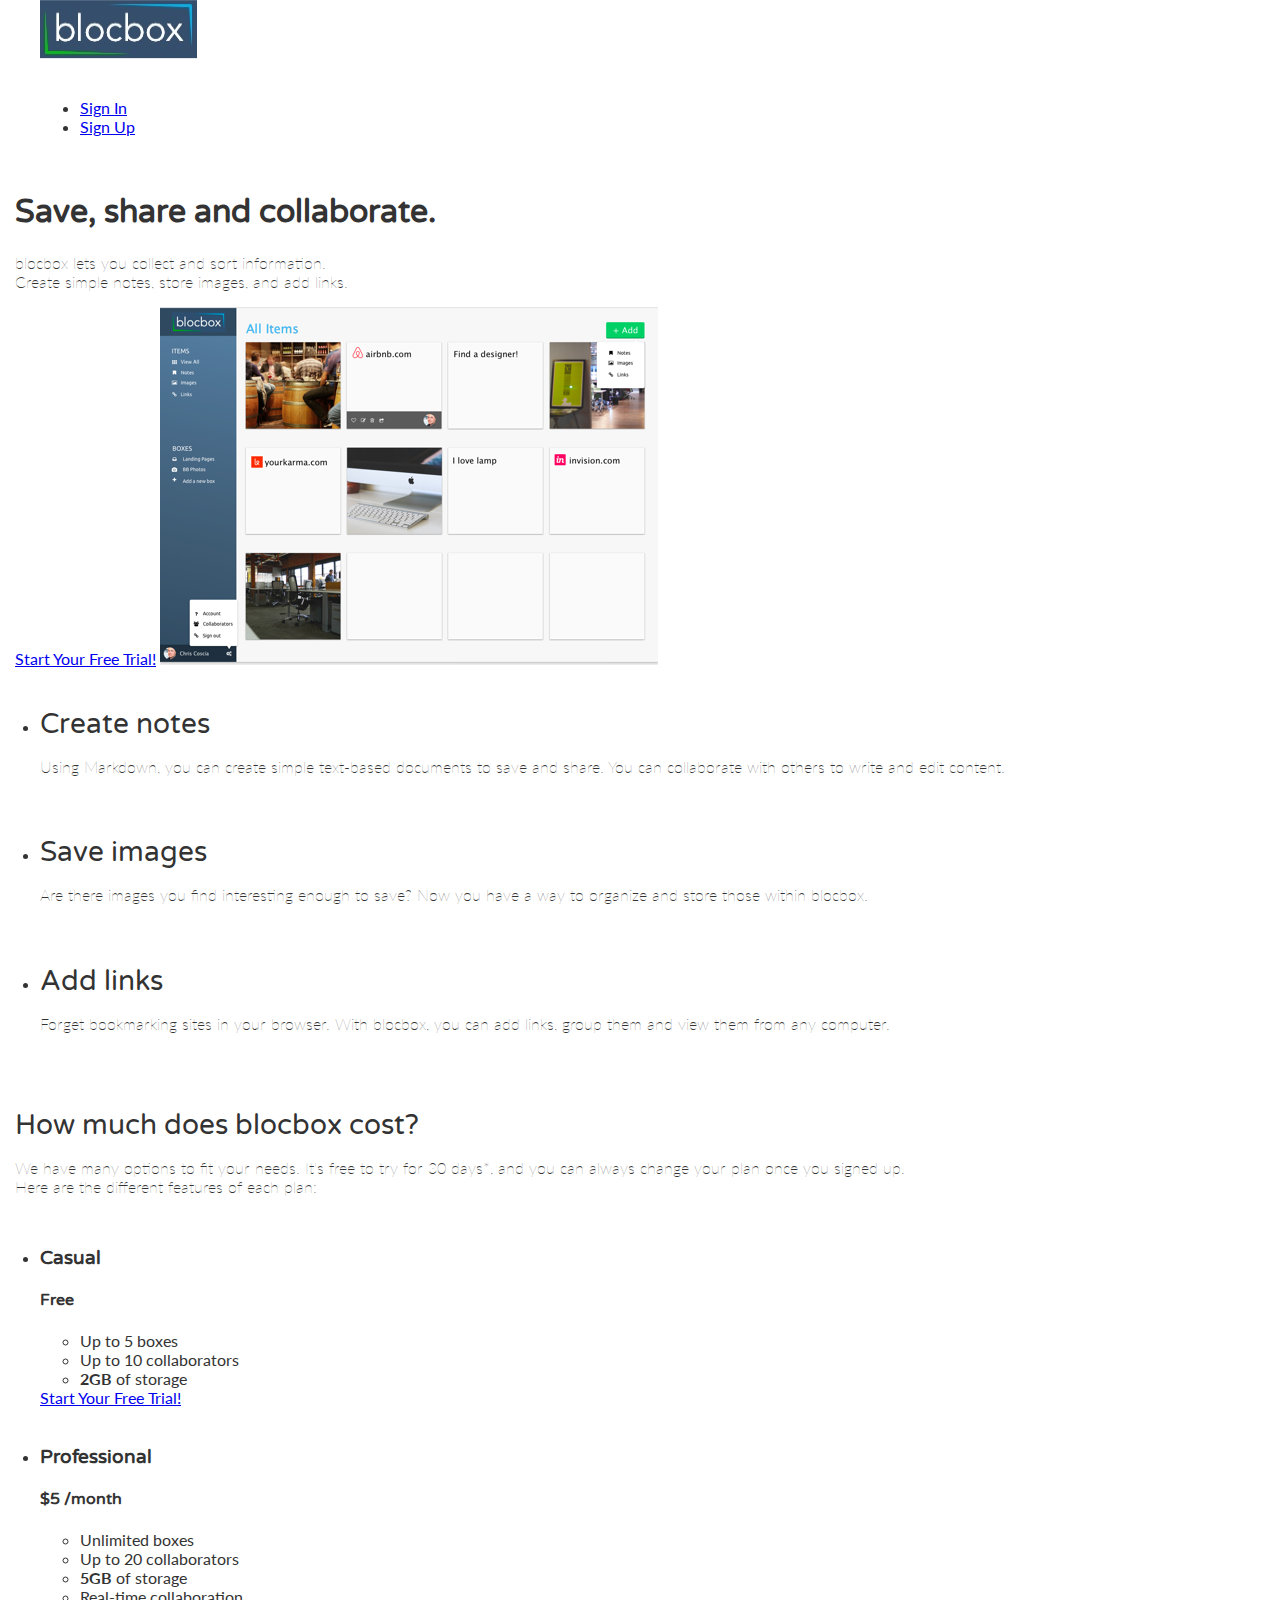
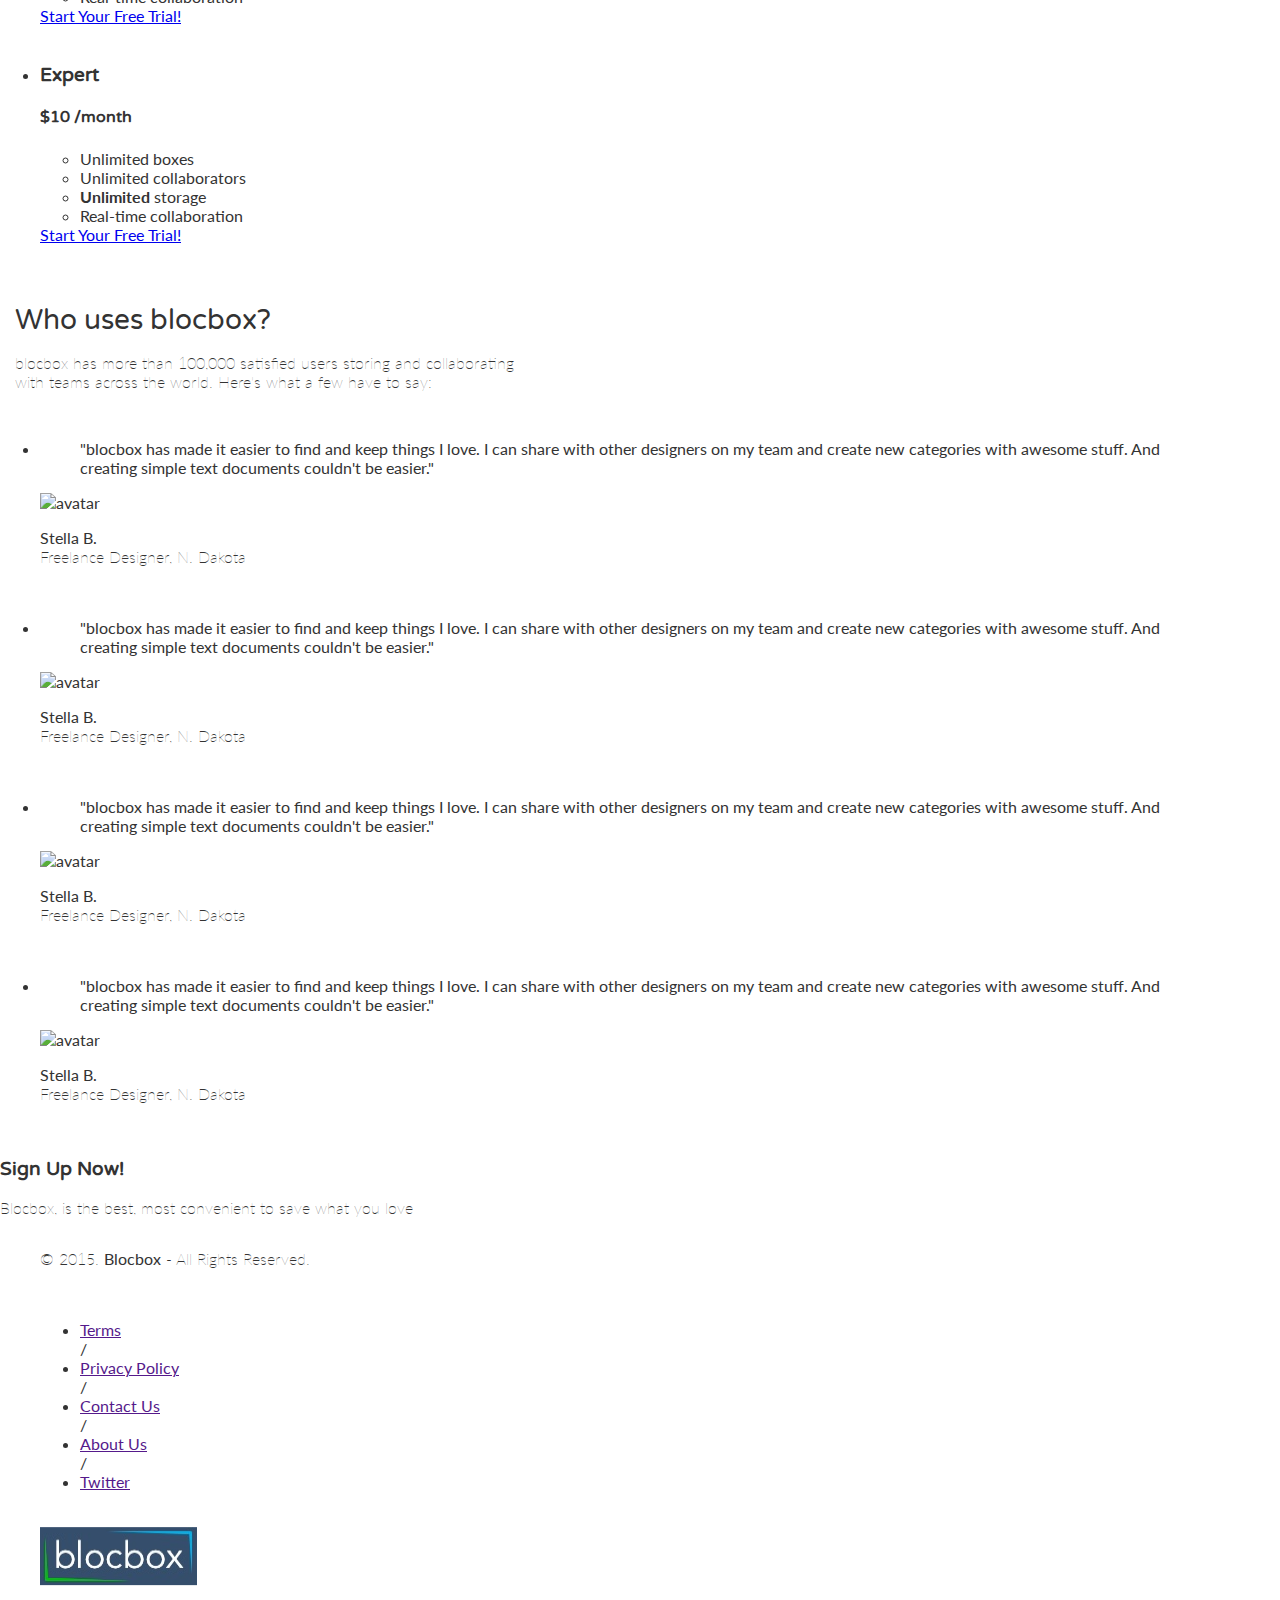
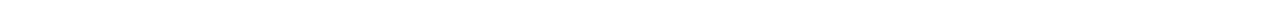
==== Blocbox/index.html @ 907fc10f "test" ====
<!DOCTYPE html>
 <html lang="en-us">
 <head>
   <meta http-equiv="X-UA-Compatible" content="IE=Edge">
   <meta name="viewport" content="width=device-width, initial-scale=1">
   <meta charset="UTF-8">
   <title>Save, share and collaborate | Blocbox</title>

  <!-- Google Fonts -->
  <link href='http://fonts.googleapis.com/css?family=Lato:300,400,700,300italic,400italic,700italic|Varela+Round' rel='stylesheet' type='text/css'>
   
 <!-- CSS -->
 <link rel="stylesheet" href="css/normalize.css">
 <link rel="stylesheet" href="css/style.css">
 <link rel="stylesheet" href="css/font-awesome.css">
 
</head>
<body>
 <!-- Hero -->
 <header>
   <nav class="container">
     <div class="one-half">
       <a href="index.html" class="site-logo"><img src="images/site-logo.png" alt="Blocbox" /></a>
     </div>
     <div class="one-half">
       <ul>
         <li><a href="signin.html">Sign In</a></li>
         <li class="btn-outline"><a href="signup.html">Sign Up</a></li>
       </ul>
     </div>
   </nav>
   <div class="container hero">
     <h1>Save, share and collaborate.</h1>
     <p>blocbox lets you collect and sort information.<br/>Create simple notes, store images, and add links.</p>
     <a href="signup.html" class="btn">Start Your Free Trial!</a>
     <img src="images/dashboard.png" alt="Blocbox" />
   </div>
   </header>
   <main role="main">
   <!-- Benefits -->
   <section class="benefits">
     <ul class="container">
       <li class="one-third">
         <h2>Create notes</h2>
         <p>Using Markdown, you can create simple text-based documents to save and share. You can collaborate with others to write and edit content.</p>
       </li>
       <li class="one-third">
         <h2>Save images</h2>
         <p>Are there images you find interesting enough to save? Now you have a way to organize and store those within blocbox.</p>
       </li>
       <li class="one-third">
         <h2>Add links</h2>
         <p>Forget bookmarking sites in your browser. With blocbox, you can add links, group them and view them from any computer.</p>
       </li>
     </ul>
   </section>

   <!-- Pricing -->
 <section class="pricing">
   <div class="container">
     <h2>How much does blocbox cost?</h2>
     <p>We have many options to fit your needs. It's free to try for 30 days*, and you can always change your plan once you signed up. <br/>Here are the different features of each plan:</p>
   </div>
   <ul class="container">
     <li class="one-third">
       <div class="box">
         <h3>Casual</h3>
         <h4>Free</h4>
         <ul>
           <li>Up to 5 boxes</li>
           <li>Up to 10 collaborators</li>
           <li><strong>2GB</strong> of storage</li>
         </ul>
         <a href="signup.html" class="btn">Start Your Free Trial!</a>
       </div>
     </li>
     <li class="one-third">
      <div class="box middle">
        <h3>Professional</h3>
        <h4><span>$</span>5 <span class="month">/month</span></h4>
        <ul>
          <li>Unlimited boxes</li>
          <li>Up to 20 collaborators</li>
          <li><strong>5GB</strong> of storage</li>
          <li>Real-time collaboration</li>
        </ul>
        <a href="signup.html" class="btn">Start Your Free Trial!</a>
      </div>
    </li>
    <li class="one-third">
      <div class="box">
        <h3>Expert</h3>
        <h4><span>$</span>10 <span class="month">/month</span></h4>
        <ul>
          <li>Unlimited boxes</li>
          <li>Unlimited collaborators</li>
          <li><strong>Unlimited</strong> storage</li>
          <li>Real-time collaboration</li>
        </ul>
        <a href="signup.html" class="btn">Start Your Free Trial!</a>
      </div>
    </li>
   </ul>
 </section>

 <!-- Testimonials -->
 <section class="testimonials">
   <div class="container">
     <h2>Who uses blocbox?</h2>
     <p>blocbox has more than 100,000 satisfied users storing and collaborating<br/> with teams across the world. Here's what a few have to say:</p>
   </div>
   <ul class="container">
     <li class="one-fourth">
       <blockquote>"blocbox has made it easier to find and keep things I love. I can share with other designers on my team and create new categories with awesome stuff. And creating simple text documents couldn't be easier."
       </blockquote>
       <img src="https://s3.amazonaws.com/uifaces/faces/twitter/jsa/128.jpg" alt="avatar">
       <p class="name"><strong>Stella B.</strong><br/>Freelance Designer, N. Dakota</p>
     </li> 
     <li class="one-fourth">
    <blockquote>"blocbox has made it easier to find and keep things I love. I can share with other designers on my team and create new categories with awesome stuff. And creating simple text documents couldn't be easier."
    </blockquote>
    <img src="https://s3.amazonaws.com/uifaces/faces/twitter/jsa/128.jpg" alt="avatar">
    <p class="name"><strong>Stella B.</strong><br/>Freelance Designer, N. Dakota</p>
  </li>
  <li class="one-fourth">
    <blockquote>"blocbox has made it easier to find and keep things I love. I can share with other designers on my team and create new categories with awesome stuff. And creating simple text documents couldn't be easier."
    </blockquote>
    <img src="https://s3.amazonaws.com/uifaces/faces/twitter/jsa/128.jpg" alt="avatar">
    <p class="name"><strong>Stella B.</strong><br/>Freelance Designer, N. Dakota</p>
  </li>
  <li class="one-fourth">
    <blockquote>"blocbox has made it easier to find and keep things I love. I can share with other designers on my team and create new categories with awesome stuff. And creating simple text documents couldn't be easier."
    </blockquote>
    <img src="https://s3.amazonaws.com/uifaces/faces/twitter/jsa/128.jpg" alt="avatar">
    <p class="name"><strong>Stella B.</strong><br/>Freelance Designer, N. Dakota</p>
  </li>     
  </ul>
 </section>

 <!--Call to Action -->
 	<section class="call to action">
 	<div class="tagline">
 	<h3>Sign Up Now!</h3>
 		<p>Blocbox, is the best, most convenient to save what you love	
 		</p>
 		</div>
</section>
 </main>

 <!-- Footer -->
 <footer>
   <div class="container footer-nav-block">
       <div class="left-footer-block one-third">
         <p class="copyright-block">&copy; 2015. <strong>Blocbox</strong> - All Rights Reserved.</p>
       </div>
       <nav class="link-block middle-footer-block one-third">
         <ul>
           <li><a href="">Terms</a></li> /
           <li><a href="">Privacy Policy</a></li> /
           <li><a href="">Contact Us</a></li> /
           <li><a href="">About Us</a></li> /
           <li><a href="">Twitter</a></li>
         </ul>
       </nav>
       <div class="right-footer-block one-third">
         <img class="logo" src="images/site-logo.png" alt="Blocbox" />
       </div>
   </div>
 </footer>
 
</body>
</html>
 </head>
 <body>
 </body>
 </html>
---- Blocbox/css/style.css ----
html, body{
   overflow-x: hidden;
 }
 body {
   font-family: "Lato", Helvetica, Arial, sans-serif;
   color:#333333;
 }
 h1, h2, h3, h4, h5, h6 {
   font-family: "Varela Round", Helvetica, Arial, sans-serif;
 }
 h2 {
   font-size:28px;
   font-weight: normal;
   margin-bottom: 5px;
 }
 p {
   font-size:16px;
   line-height: 19px;
   font-weight: 100;
 }
  /* GRID */
 .container {
   margin-right: auto;
   margin-left: auto;
   padding-left: 15px;
   padding-right: 15px;
   position: relative;
 }
 .container:before,
 .container:after {
   content: " ";
   display: table;
 }
 .container:after {
   clear: both;
 }
 .one-half, .one-third, .one-fourth {
   width:96%;
   float:left;
   position:relative;
   min-height: 1px;
   margin:0 2% 20px;
 }
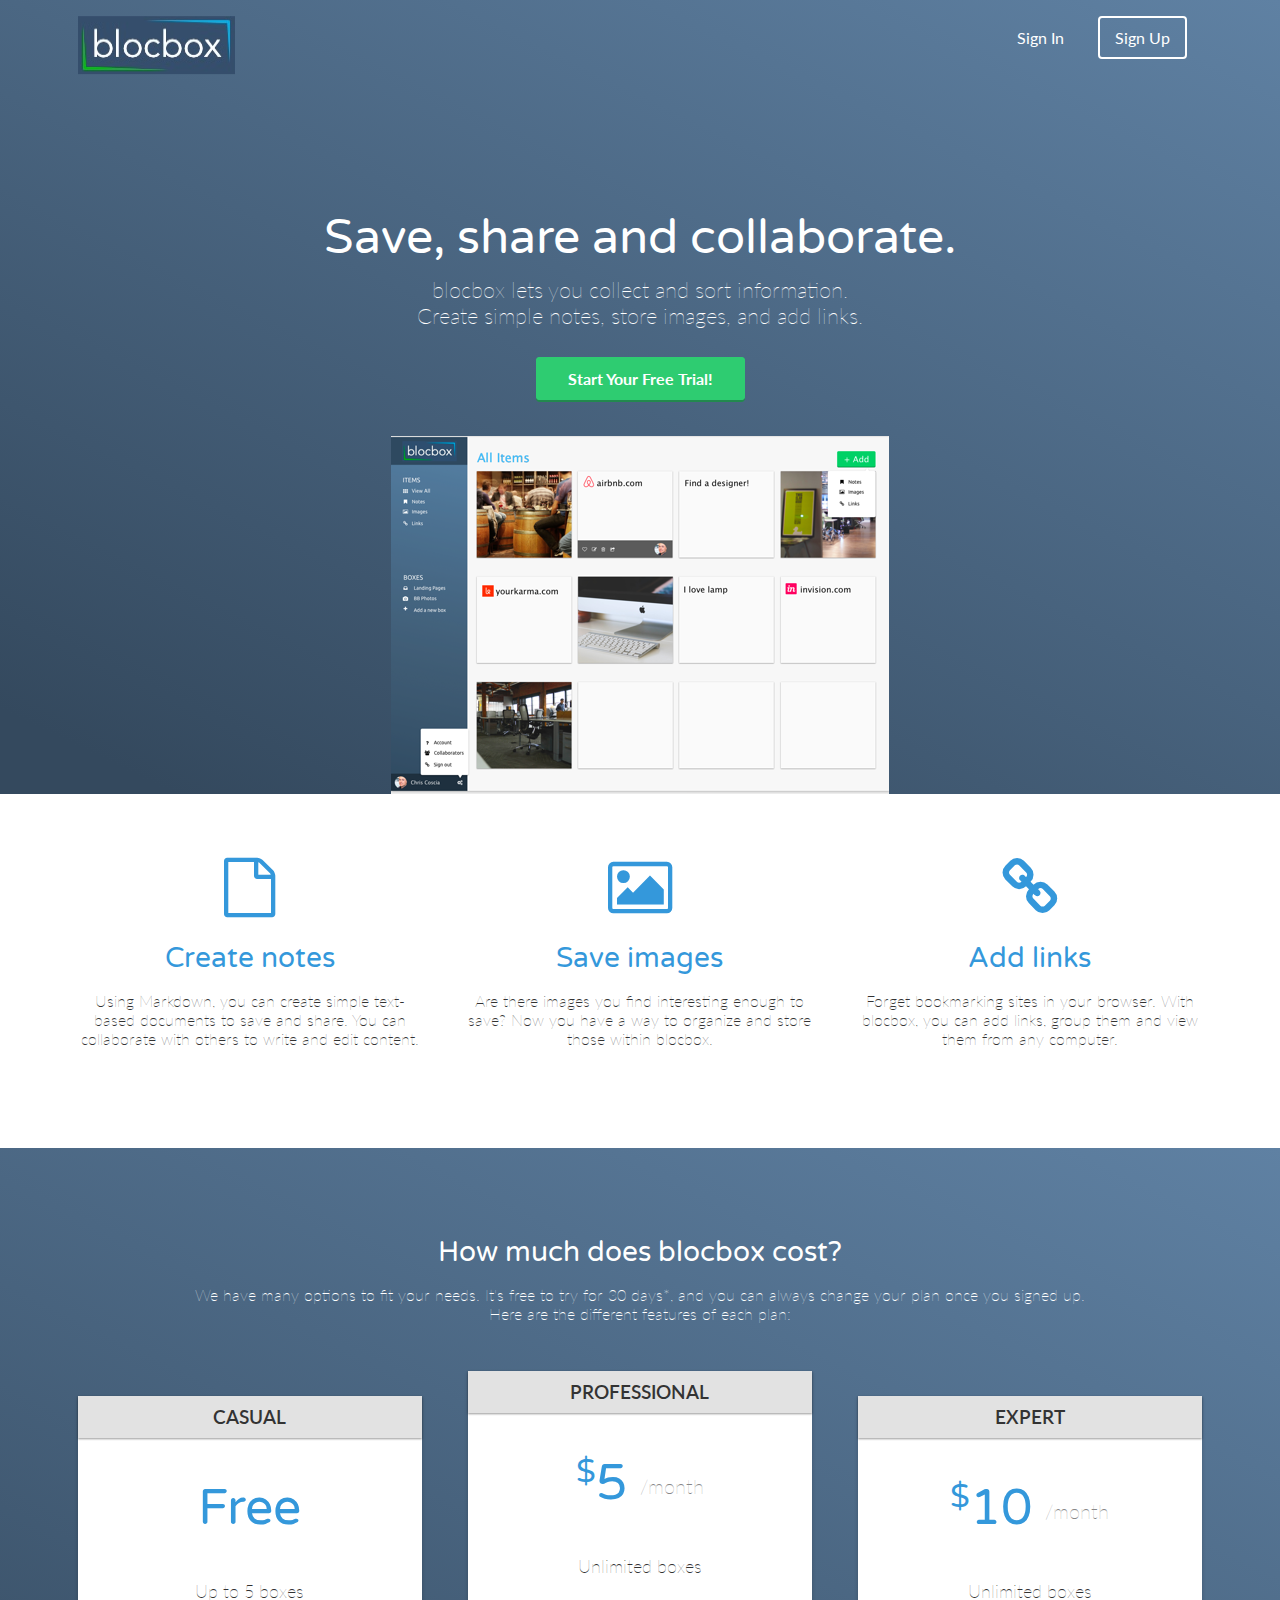
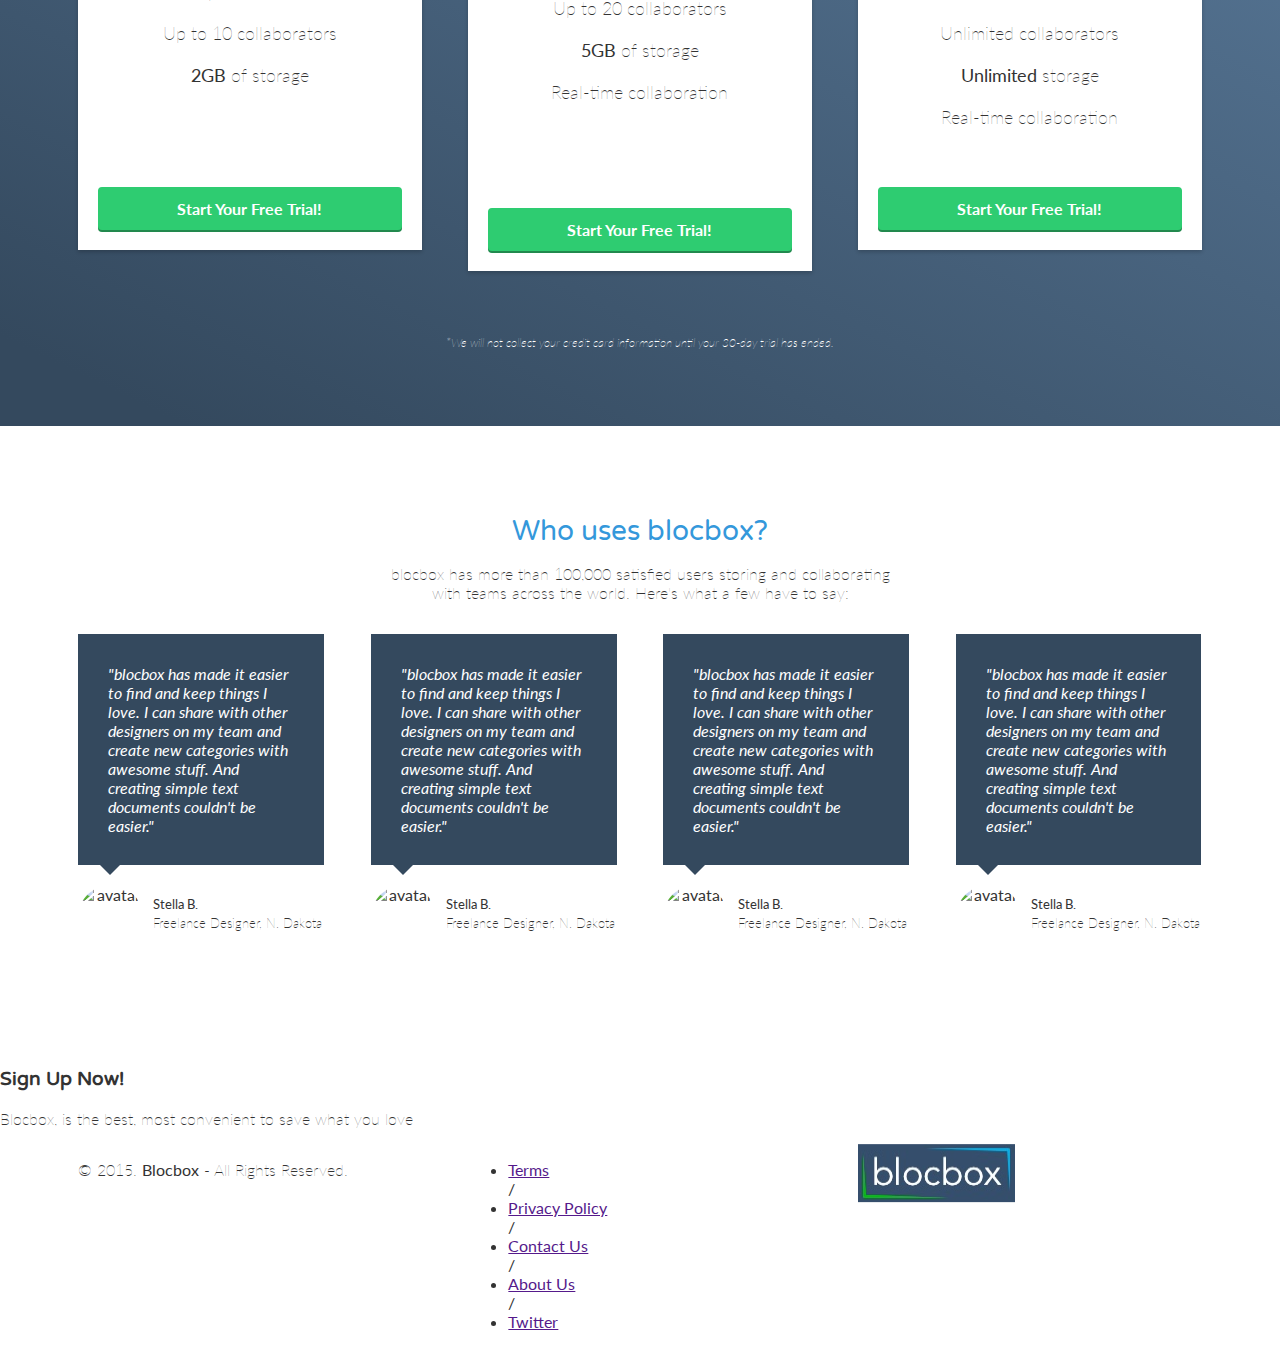
==== commit acaa5b27: "Add files via upload" ====
--- a/Blocbox/index.html
+++ b/Blocbox/index.html
@@ -8,7 +8,7 @@
 
   <!-- Google Fonts -->
   <link href='http://fonts.googleapis.com/css?family=Lato:300,400,700,300italic,400italic,700italic|Varela+Round' rel='stylesheet' type='text/css'>
-   
+
  <!-- CSS -->
  <link rel="stylesheet" href="css/normalize.css">
  <link rel="stylesheet" href="css/style.css">
@@ -38,22 +38,25 @@
    </header>
    <main role="main">
    <!-- Benefits -->
-   <section class="benefits">
-     <ul class="container">
-       <li class="one-third">
-         <h2>Create notes</h2>
-         <p>Using Markdown, you can create simple text-based documents to save and share. You can collaborate with others to write and edit content.</p>
-       </li>
-       <li class="one-third">
-         <h2>Save images</h2>
-         <p>Are there images you find interesting enough to save? Now you have a way to organize and store those within blocbox.</p>
-       </li>
-       <li class="one-third">
-         <h2>Add links</h2>
-         <p>Forget bookmarking sites in your browser. With blocbox, you can add links, group them and view them from any computer.</p>
-       </li>
-     </ul>
-   </section>
+<section class="benefits">
+    <ul class="container">
+      <li class="one-third">
+       <i class="fa fa-file-o"></i>
+        <h2>Create notes</h2>
+        <p>Using Markdown, you can create simple text-based documents to save and share. You can collaborate with others to write and edit content.</p>
+      </li>
+      <li class="one-third">
+       <i class="fa fa-picture-o"></i>
+        <h2>Save images</h2>
+        <p>Are there images you find interesting enough to save? Now you have a way to organize and store those within blocbox.</p>
+      </li>
+      <li class="one-third">
+       <i class="fa fa-link"></i>
+        <h2>Add links</h2>
+        <p>Forget bookmarking sites in your browser. With blocbox, you can add links, group them and view them from any computer.</p>
+      </li>
+    </ul>
+</section>
 
    <!-- Pricing -->
  <section class="pricing">
@@ -101,6 +104,9 @@
       </div>
     </li>
    </ul>
+    <div class="container">
+   <p class="small">*We will not collect your credit card information until your 30-day trial has ended.</p>
+ </div>
  </section>
 
  <!-- Testimonials -->
--- a/Blocbox/css/style.css
+++ b/Blocbox/css/style.css
@@ -40,4 +40,242 @@
    position:relative;
    min-height: 1px;
    margin:0 2% 20px;
+ }
+  @media (min-width: 768px) {
+   .container {
+     width: 750px;
+   }
+ }
+ @media (min-width: 992px) {
+   .container {
+     width: 970px;
+   }
+   .one-half {
+     width:46%;
+   }
+   .one-third {
+     width:29.33333%;
+   }
+   .one-fourth {
+     width:21%;
+   }
+ }
+ @media (min-width: 1200px) {
+   .container {
+     width: 1170px;
+   }
+ }
+/* HEADER */
+ header {
+   color:#FFFFFF;
+   background: #34495E;
+   background-image: linear-gradient(206deg, #5F81A3 0%, #34495E 94%);
+ }
+ header nav {
+   padding:1em 0;
+ }
+ header nav ul {
+   display:inline;
+   text-align: right;
+   float:right;
+   margin:0;
+ }
+ header nav ul > li {
+   list-style-type: none;
+   display: inline-block;
+   margin:0 15px;
+ }
+ header nav ul > li.btn-outline {
+   padding:10px 15px;
+   border:2px solid #FFFFFF;
+   border-radius: 4px;
+ }
+ header nav ul > li.btn-outline:hover {
+   background:#FFFFFF;
+ }
+ header nav ul > li > a {
+   color:#FFFFFF;
+   text-decoration: none;
+ }
+ header nav ul > li.btn-outline:hover > a {
+   color:#34495E;
+ }header .hero {
+   text-align: center;
+   display:block;
+   position: relative;
+ }
+ header .hero h1 {
+   font-size:48px;
+   font-weight: normal;
+   margin:95px 0 0;
+ }
+ header .hero p {
+   font-size: 22px;
+   line-height: 26px;
+   font-weight: 100;
+   margin:10px 0 40px;
+ }
+ header .hero img {
+   display: block;
+   margin:3em auto 0;
+ }
+ /* BUTTONS */
+ .btn {
+   border-radius: 4px;
+   color:#FFFFFF;
+   font-weight: 700;
+   text-decoration: none;
+   padding:10px 30px;
+   background: #2ECC71;
+   border: 2px solid #2ECC71;
+   box-shadow: 0px 2px 0px 0px #22894E;
+ }
+   /* BENEFITS */
+ .benefits {
+   text-align: center;
+   display:block;
+   position:relative;
+ }
+ .benefits ul {
+   margin: 0 auto;
+   padding:4em 0;
+ }
+ .benefits ul li {
+   list-style-type: none;
+   display: inline-block;
+ }
+ .benefits i {
+   color:#3498DB;
+   font-size:60px;
+   margin:0;
+   vertical-align: middle;
+ }
+ .benefits h2 {
+   color:#3498DB;
+ }
+  /* PRICING */
+ .pricing {
+   background: #34495E url("../images/background.png") top center no-repeat;
+   background: url("../images/background.png") top center no-repeat, linear-gradient(206deg, #5F81A3 0%, #34495E 94%);
+   background-size:cover;
+   text-align: center;
+   padding:4em 0;
+ }
+ .pricing h2, .pricing p {
+   color:#FFFFFF;
+ }
+ .pricing ul {
+   margin:0 auto;
+   padding:2em 0;
+ }
+ .pricing ul li {
+   list-style-type: none;
+ }
+  .box {
+   padding:0 15px 15px;
+   background: #FFFFFF;
+   box-shadow: 0px 2px 4px 0px rgba(0,0,0,0.20);
+   min-height: 439px;
+   position: relative;
+   margin-top: 25px;
+ }
+ .box.middle {
+   min-height: 485px;
+   margin-top:0px;
+ }
+ .box h3 {
+   font-family: "Lato", Helvetica, Arial, sans-serif;
+   font-weight: 600;
+   text-transform: uppercase;
+   background: #E2E2E2;
+   box-shadow: 0px 1px 2px 0px rgba(0,0,0,0.40);
+   left:0;
+   right:0;
+   top:0;
+   text-align: center;
+   margin:0 -15px 40px;
+   padding:10px 0;
+ }
+  .box h4 {
+   font-size:50px;
+   font-weight: normal;
+   margin:40px 0 10px;
+   color:#3498DB;
+ }
+ .box h4 span {
+   font-size:32px;
+   vertical-align: top;
+ }
+ .box h4 span.month {
+   font-family: "Lato", Helvetica, Arial, sans-serif;
+   font-weight: 100;
+   color:#888888;
+   font-size:20px;
+   vertical-align: middle;
+ }
+ .box ul li {
+   font-size:18px;
+   margin-bottom:20px;
+   font-weight: 100;
+ }
+  .box .btn {
+   position:absolute;
+   bottom:20px;
+   left:20px;
+   right:20px;
+ }
+ .small {
+   font-size: 12px;
+   color: #FEFEFE;
+   line-height: 15px;
+   font-style:italic;
+ }
+  /* TESTIMONIALS */
+ .testimonials {
+   padding:4em 0;
+   text-align: center;
+ }
+ .testimonials h2 {
+   color:#3498DB;
+ }
+ .testimonials ul li {
+   list-style-type: none;
+ }
+ .testimonials blockquote {
+   color:#FFFFFF;
+   text-align: left;
+   font-style: italic;
+   background:#34495E;
+   position: relative;
+   padding:30px;
+   width:auto;
+   margin:0;
+ }
+ .testimonials blockquote:after {
+   top: 100%;
+   left: 13%;
+   border: solid transparent;
+   content: " ";
+   height: 0;
+   width: 0;
+   position: absolute;
+   pointer-events: none;
+   border-top-color: #34495E;
+   border-width: 10px;
+   margin-left: -10px;
+ }
+  .testimonials img {
+   height: 65px;
+   width: 65px;
+   border-radius:50%;
+   float: left;
+   display: inline-block;
+   margin:20px 10px 0 0;
+ }
+ .testimonials p.name {
+   float: left;
+   display: inline-block;
+   text-align: left;
+   font-size:13px;
+   margin-top: 30px;
  }